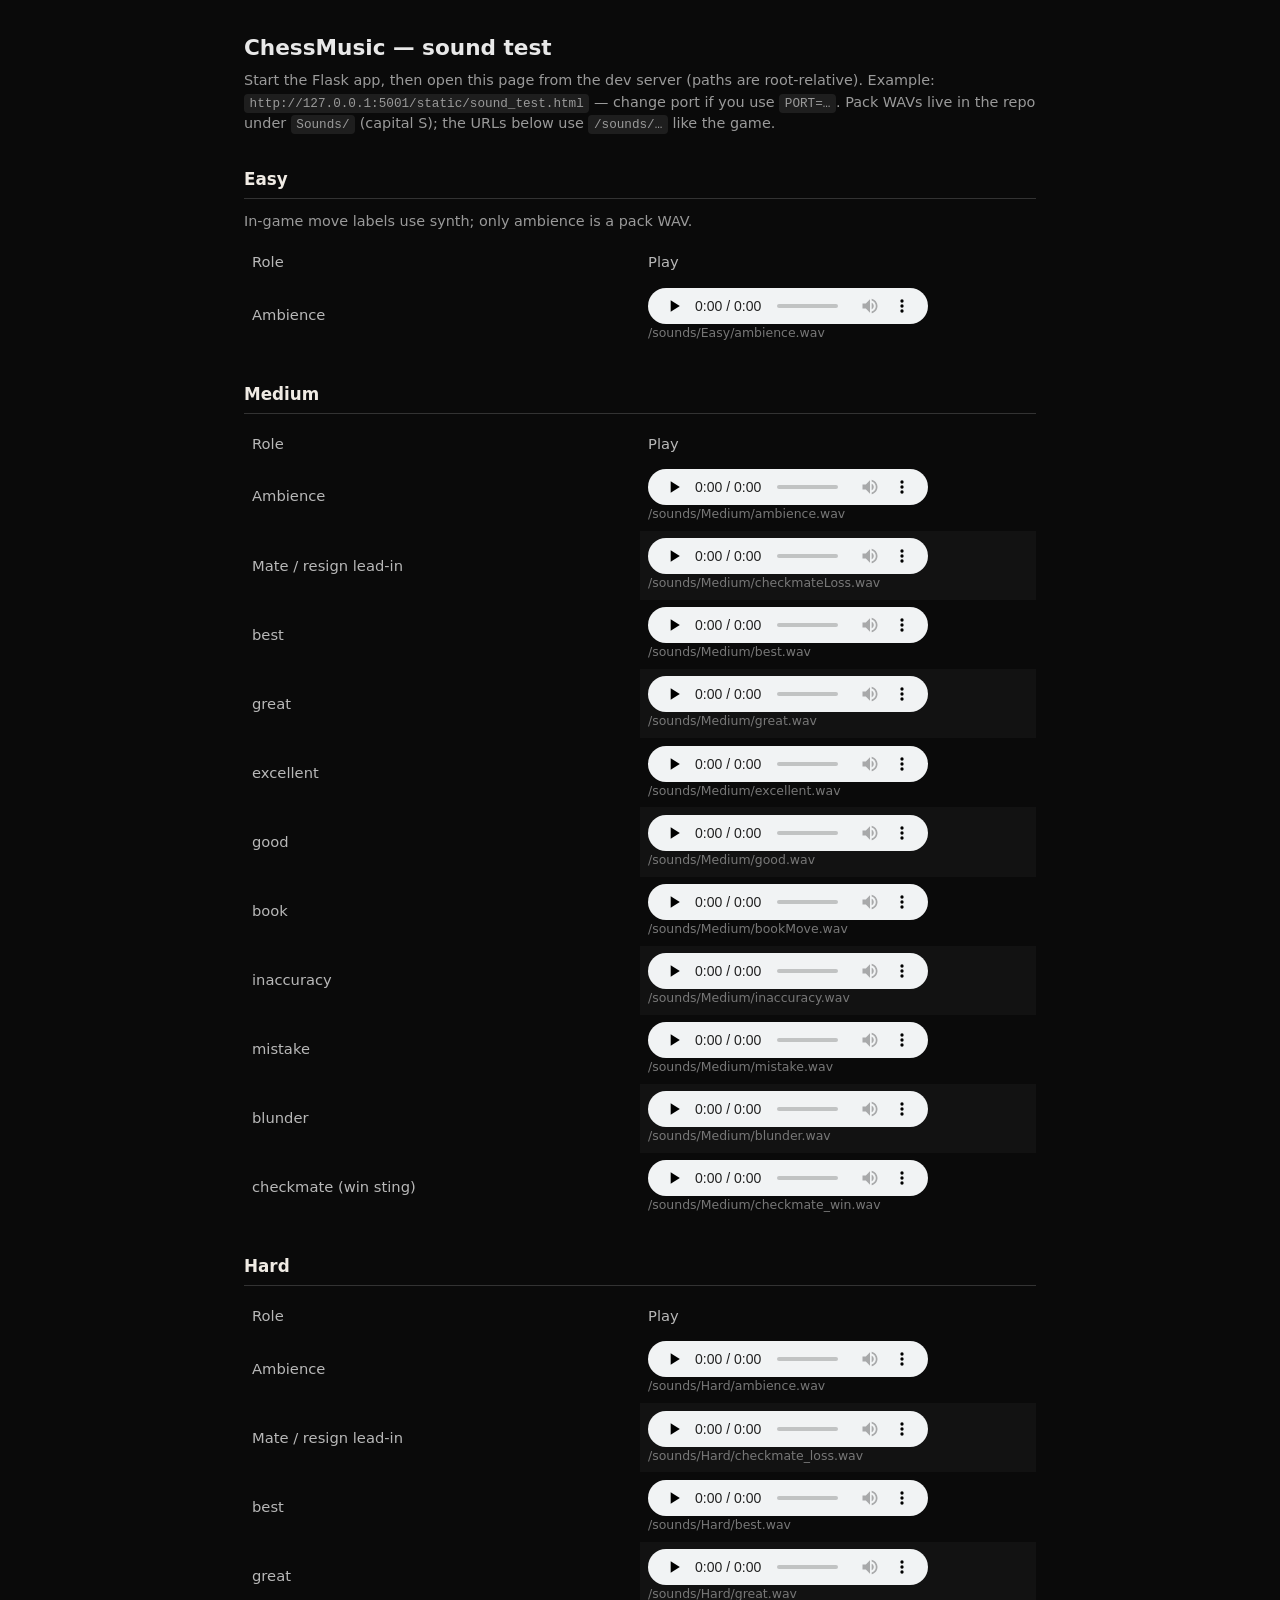
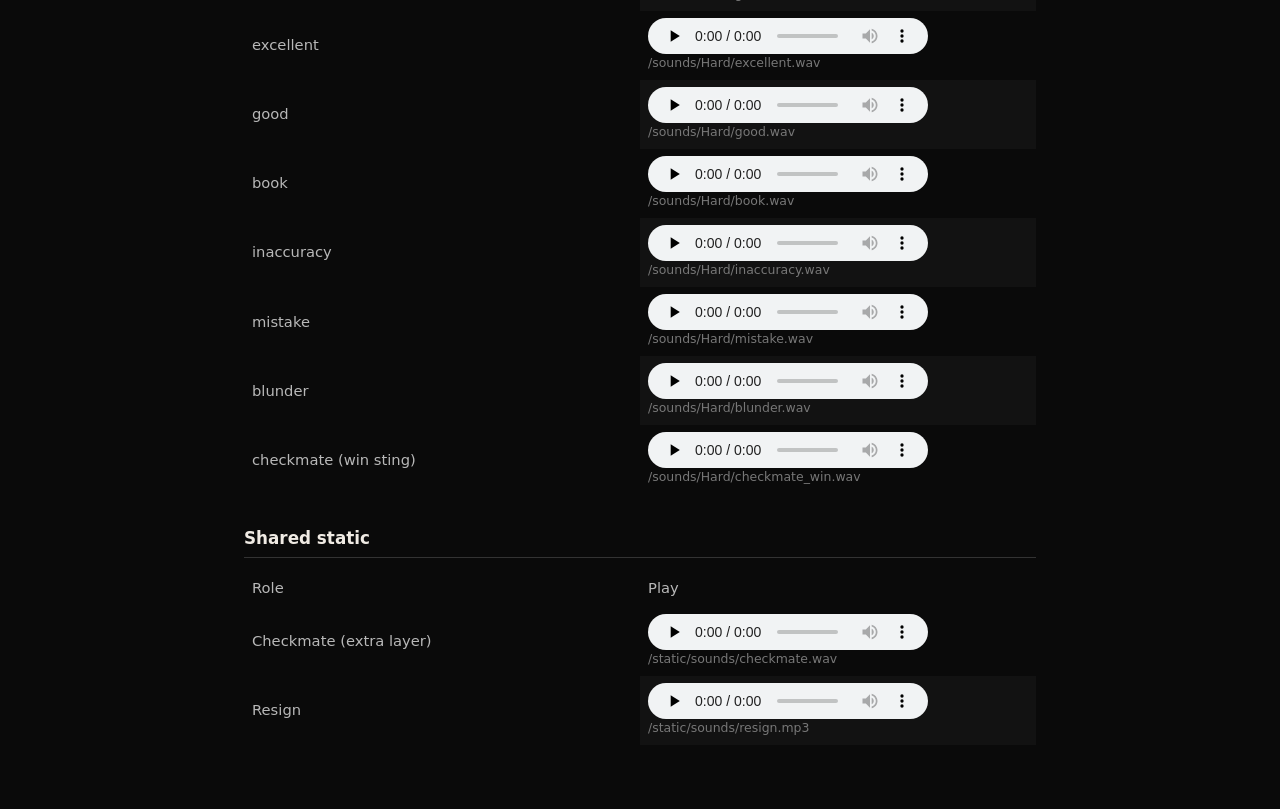
==== static/sound_test.html @ 849c9dcb "Docs: Sounds/ repo paths vs /sounds/ URLs; clarify packing WAV and git add - README: pack folder is " ====
<!DOCTYPE html>
<html lang="en">
<head>
  <meta charset="utf-8">
  <meta name="viewport" content="width=device-width, initial-scale=1">
  <title>ChessMusic — sound test</title>
  <style>
    *, *::before, *::after { box-sizing: border-box; }
    body {
      font-family: system-ui, -apple-system, sans-serif;
      margin: 0;
      padding: 2rem 1.25rem 4rem;
      background: #0a0a0a;
      color: #e8e8e8;
      line-height: 1.5;
      max-width: 52rem;
      margin-inline: auto;
    }
    h1 {
      font-size: 1.35rem;
      font-weight: 600;
      margin: 0 0 0.35rem;
    }
    .hint {
      font-size: 0.9rem;
      color: #9a9a9a;
      margin: 0 0 1.75rem;
    }
    .hint code {
      background: #1e1e1e;
      padding: 0.12rem 0.35rem;
      border-radius: 4px;
      font-size: 0.88em;
    }
    h2 {
      font-size: 1.05rem;
      font-weight: 600;
      margin: 2rem 0 0.75rem;
      padding-bottom: 0.35rem;
      border-bottom: 1px solid #333;
      color: #f0ebe4;
    }
    table {
      width: 100%;
      border-collapse: collapse;
      font-size: 0.92rem;
    }
    th, td {
      text-align: left;
      padding: 0.45rem 0.5rem;
      vertical-align: middle;
    }
    th {
      color: #b8b8b8;
      font-weight: 500;
      width: 11rem;
    }
    tr:nth-child(even) td {
      background: rgba(255, 255, 255, 0.03);
    }
    audio {
      width: min(100%, 280px);
      height: 36px;
      vertical-align: middle;
    }
    .path {
      font-size: 0.78rem;
      color: #777;
      word-break: break-all;
    }
  </style>
</head>
<body>
  <h1>ChessMusic — sound test</h1>
  <p class="hint">
    Start the Flask app, then open this page from the dev server (paths are root-relative).
    Example: <code>http://127.0.0.1:5001/static/sound_test.html</code>
    — change port if you use <code>PORT=…</code>.
    Pack WAVs live in the repo under <code>Sounds/</code> (capital S); the URLs below use <code>/sounds/…</code> like the game.
  </p>

  <h2>Easy</h2>
  <p class="hint" style="margin-bottom: 0.75rem;">In-game move labels use synth; only ambience is a pack WAV.</p>
  <table>
    <thead><tr><th>Role</th><th>Play</th></tr></thead>
    <tbody>
      <tr>
        <th>Ambience</th>
        <td>
          <audio controls preload="none" src="/sounds/Easy/ambience.wav"></audio>
          <div class="path">/sounds/Easy/ambience.wav</div>
        </td>
      </tr>
    </tbody>
  </table>

  <h2>Medium</h2>
  <table>
    <thead><tr><th>Role</th><th>Play</th></tr></thead>
    <tbody>
      <tr><th>Ambience</th><td><audio controls preload="none" src="/sounds/Medium/ambience.wav"></audio><div class="path">/sounds/Medium/ambience.wav</div></td></tr>
      <tr><th>Mate / resign lead-in</th><td><audio controls preload="none" src="/sounds/Medium/checkmateLoss.wav"></audio><div class="path">/sounds/Medium/checkmateLoss.wav</div></td></tr>
      <tr><th>best</th><td><audio controls preload="none" src="/sounds/Medium/best.wav"></audio><div class="path">/sounds/Medium/best.wav</div></td></tr>
      <tr><th>great</th><td><audio controls preload="none" src="/sounds/Medium/great.wav"></audio><div class="path">/sounds/Medium/great.wav</div></td></tr>
      <tr><th>excellent</th><td><audio controls preload="none" src="/sounds/Medium/excellent.wav"></audio><div class="path">/sounds/Medium/excellent.wav</div></td></tr>
      <tr><th>good</th><td><audio controls preload="none" src="/sounds/Medium/good.wav"></audio><div class="path">/sounds/Medium/good.wav</div></td></tr>
      <tr><th>book</th><td><audio controls preload="none" src="/sounds/Medium/bookMove.wav"></audio><div class="path">/sounds/Medium/bookMove.wav</div></td></tr>
      <tr><th>inaccuracy</th><td><audio controls preload="none" src="/sounds/Medium/inaccuracy.wav"></audio><div class="path">/sounds/Medium/inaccuracy.wav</div></td></tr>
      <tr><th>mistake</th><td><audio controls preload="none" src="/sounds/Medium/mistake.wav"></audio><div class="path">/sounds/Medium/mistake.wav</div></td></tr>
      <tr><th>blunder</th><td><audio controls preload="none" src="/sounds/Medium/blunder.wav"></audio><div class="path">/sounds/Medium/blunder.wav</div></td></tr>
      <tr><th>checkmate (win sting)</th><td><audio controls preload="none" src="/sounds/Medium/checkmate_win.wav"></audio><div class="path">/sounds/Medium/checkmate_win.wav</div></td></tr>
    </tbody>
  </table>

  <h2>Hard</h2>
  <table>
    <thead><tr><th>Role</th><th>Play</th></tr></thead>
    <tbody>
      <tr><th>Ambience</th><td><audio controls preload="none" src="/sounds/Hard/ambience.wav"></audio><div class="path">/sounds/Hard/ambience.wav</div></td></tr>
      <tr><th>Mate / resign lead-in</th><td><audio controls preload="none" src="/sounds/Hard/checkmate_loss.wav"></audio><div class="path">/sounds/Hard/checkmate_loss.wav</div></td></tr>
      <tr><th>best</th><td><audio controls preload="none" src="/sounds/Hard/best.wav"></audio><div class="path">/sounds/Hard/best.wav</div></td></tr>
      <tr><th>great</th><td><audio controls preload="none" src="/sounds/Hard/great.wav"></audio><div class="path">/sounds/Hard/great.wav</div></td></tr>
      <tr><th>excellent</th><td><audio controls preload="none" src="/sounds/Hard/excellent.wav"></audio><div class="path">/sounds/Hard/excellent.wav</div></td></tr>
      <tr><th>good</th><td><audio controls preload="none" src="/sounds/Hard/good.wav"></audio><div class="path">/sounds/Hard/good.wav</div></td></tr>
      <tr><th>book</th><td><audio controls preload="none" src="/sounds/Hard/book.wav"></audio><div class="path">/sounds/Hard/book.wav</div></td></tr>
      <tr><th>inaccuracy</th><td><audio controls preload="none" src="/sounds/Hard/inaccuracy.wav"></audio><div class="path">/sounds/Hard/inaccuracy.wav</div></td></tr>
      <tr><th>mistake</th><td><audio controls preload="none" src="/sounds/Hard/mistake.wav"></audio><div class="path">/sounds/Hard/mistake.wav</div></td></tr>
      <tr><th>blunder</th><td><audio controls preload="none" src="/sounds/Hard/blunder.wav"></audio><div class="path">/sounds/Hard/blunder.wav</div></td></tr>
      <tr><th>checkmate (win sting)</th><td><audio controls preload="none" src="/sounds/Hard/checkmate_win.wav"></audio><div class="path">/sounds/Hard/checkmate_win.wav</div></td></tr>
    </tbody>
  </table>

  <h2>Shared static</h2>
  <table>
    <thead><tr><th>Role</th><th>Play</th></tr></thead>
    <tbody>
      <tr><th>Checkmate (extra layer)</th><td><audio controls preload="none" src="/static/sounds/checkmate.wav"></audio><div class="path">/static/sounds/checkmate.wav</div></td></tr>
      <tr><th>Resign</th><td><audio controls preload="none" src="/static/sounds/resign.mp3"></audio><div class="path">/static/sounds/resign.mp3</div></td></tr>
    </tbody>
  </table>
</body>
</html>
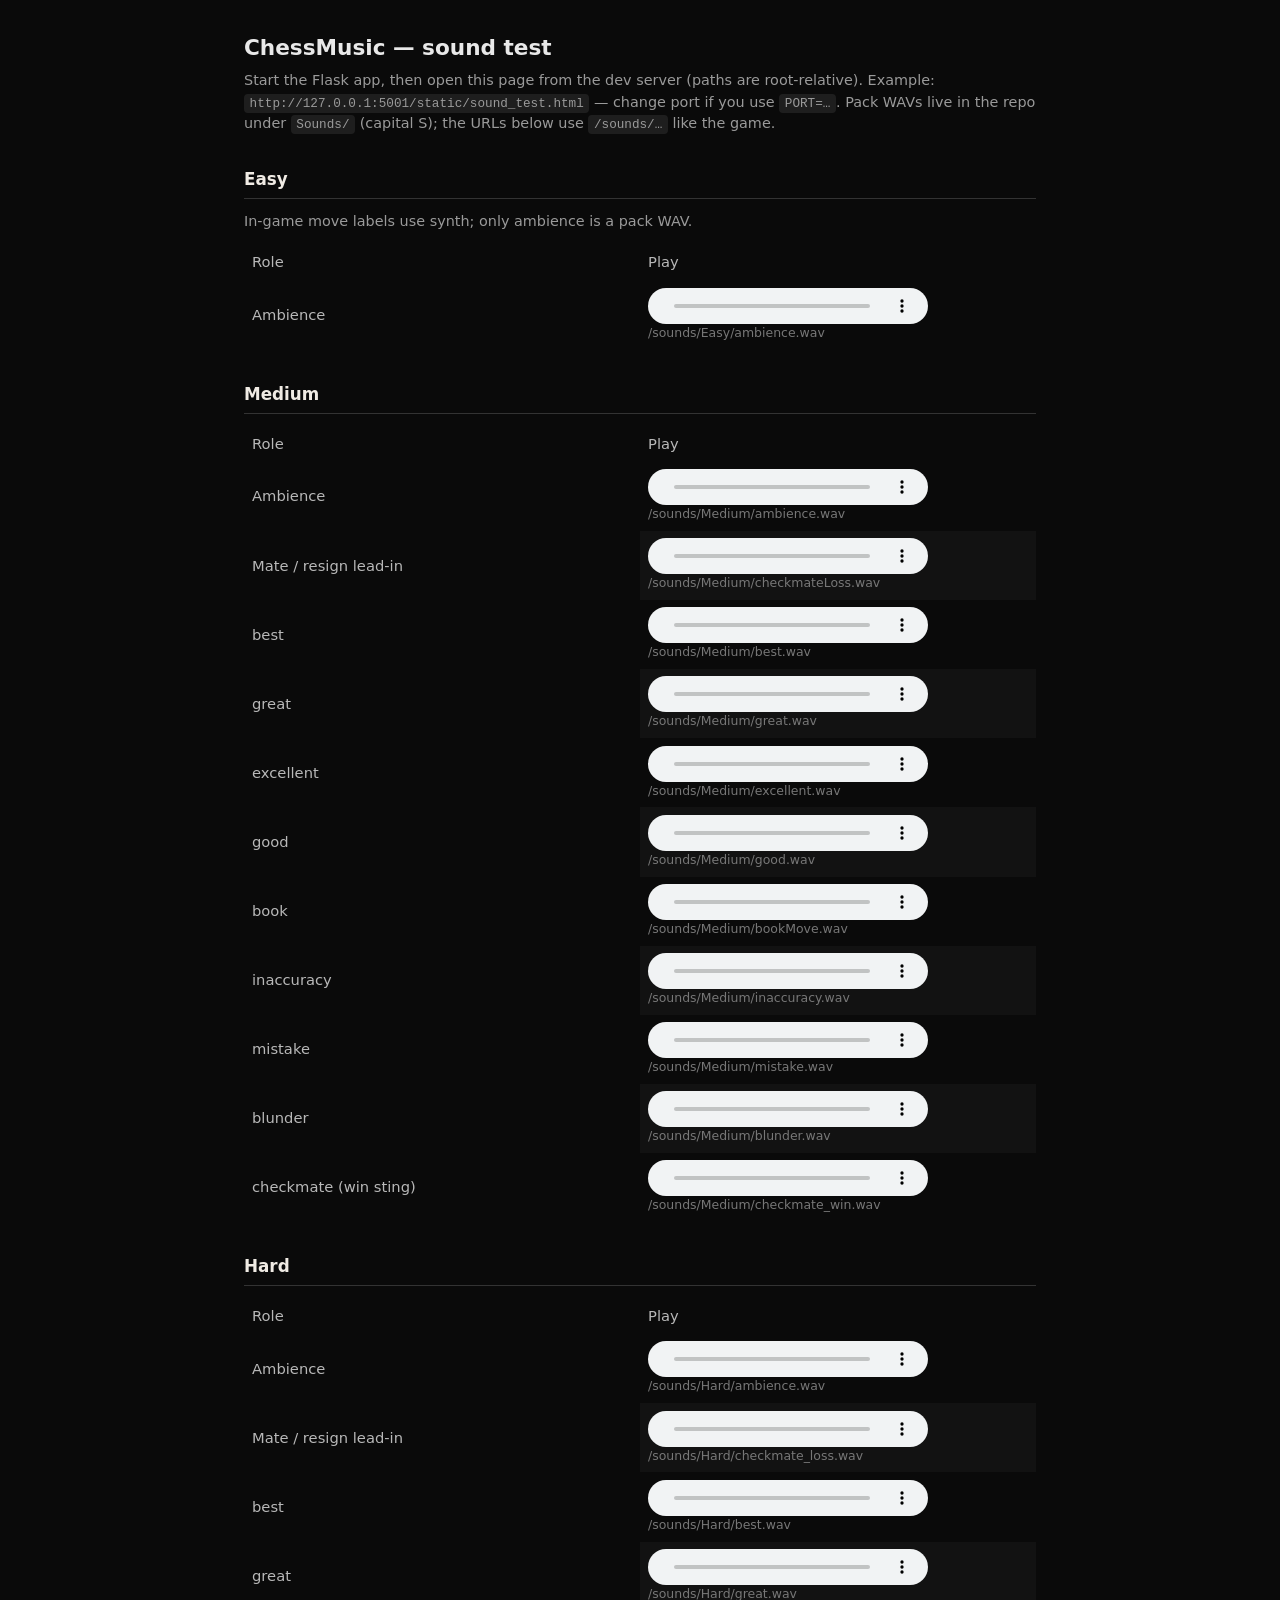
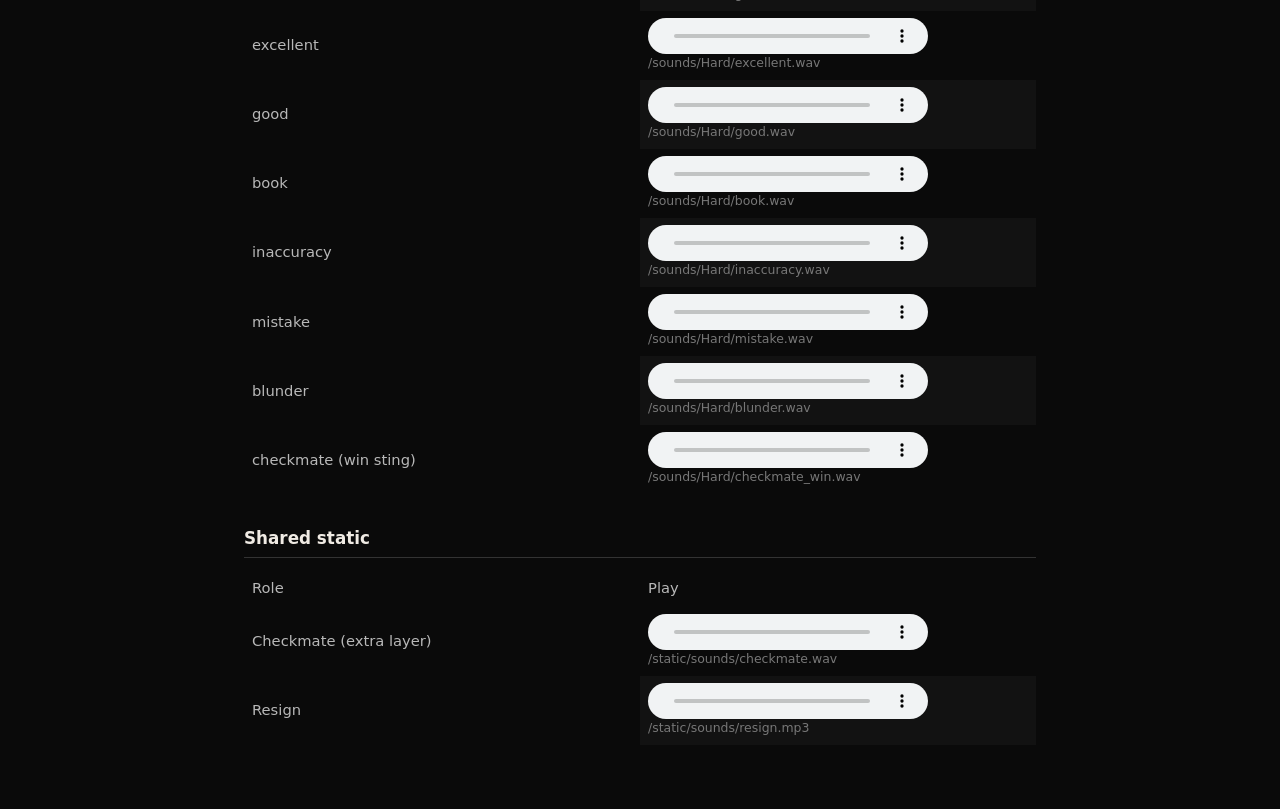
==== commit 3621e07a: "Cache-bust pack WAV URLs (?v=4c8b953); bump app.js; sound_test loads fresh audio Browsers cache /sou" ====
--- a/static/sound_test.html
+++ b/static/sound_test.html
@@ -138,5 +138,17 @@
       <tr><th>Resign</th><td><audio controls preload="none" src="/static/sounds/resign.mp3"></audio><div class="path">/static/sounds/resign.mp3</div></td></tr>
     </tbody>
   </table>
+  <!-- Keep in sync with PACK_SOUNDS_CACHE_VER in static/app.js after replacing Sounds/*.wav -->
+  <script>
+    (function () {
+      var ver = '109a1f9';
+      document.querySelectorAll('audio[src]').forEach(function (el) {
+        var s = el.getAttribute('src');
+        if (!s || s.indexOf('v=') !== -1) return;
+        if (s.indexOf('/sounds/') !== 0 && s.indexOf('/static/sounds/') !== 0) return;
+        el.src = s + (s.indexOf('?') >= 0 ? '&' : '?') + 'v=' + ver;
+      });
+    })();
+  </script>
 </body>
 </html>
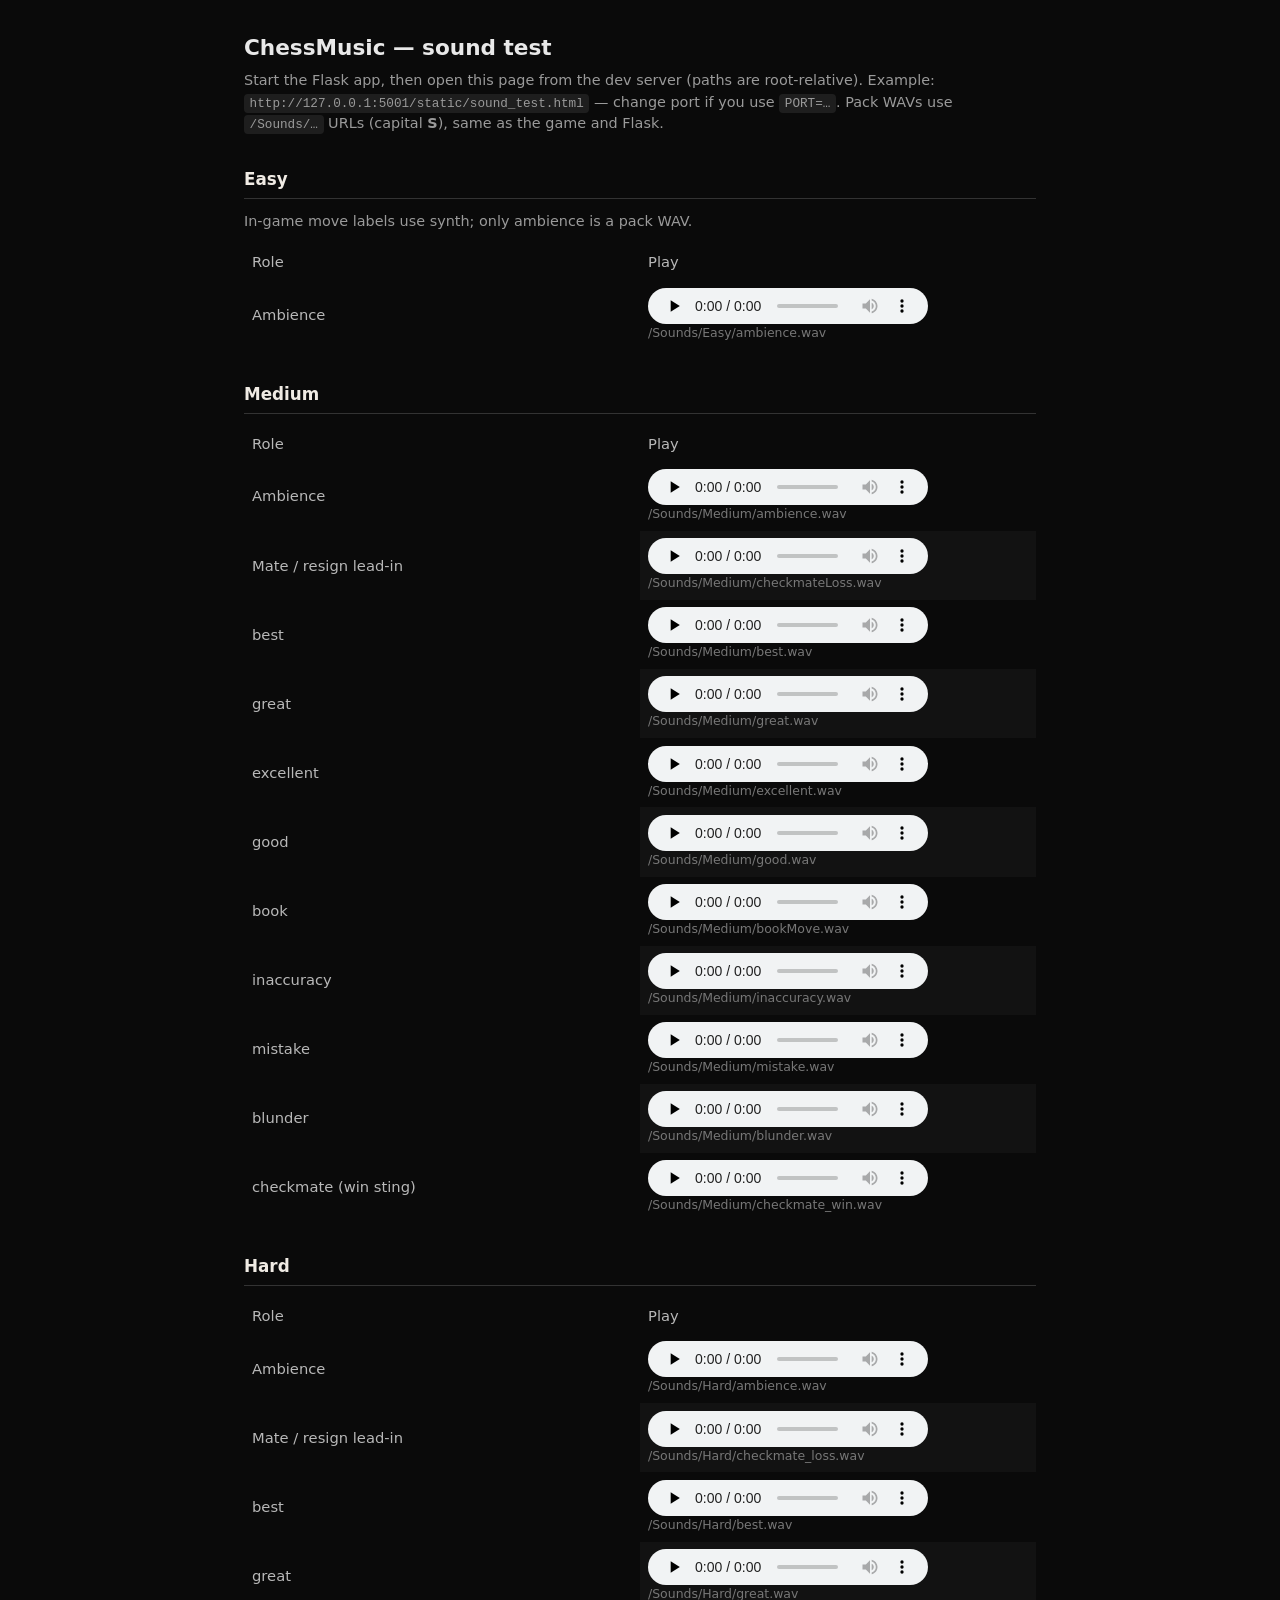
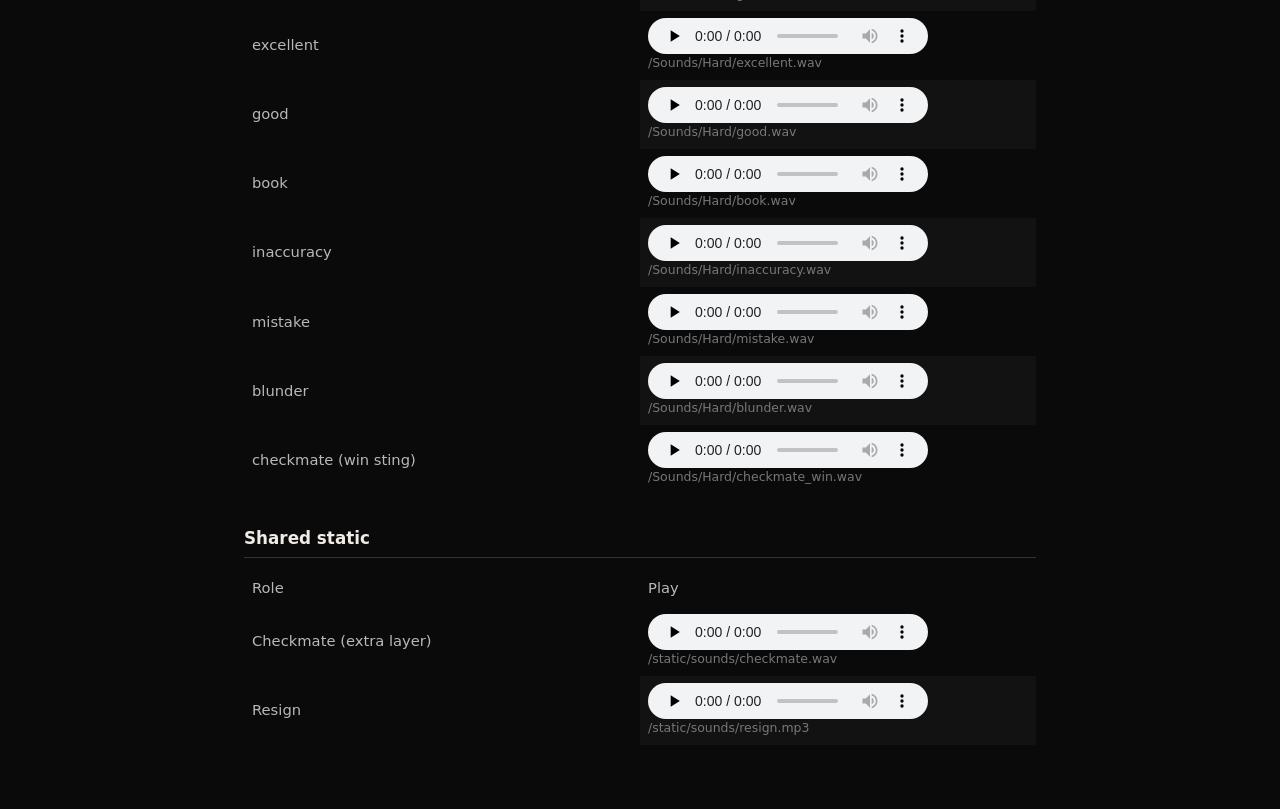
==== commit 5c14a8d4: "Use /Sounds/ HTTP paths for pack WAVs (match repo folder) - Flask: serve from Sounds/, routes /Sound" ====
--- a/static/sound_test.html
+++ b/static/sound_test.html
@@ -76,7 +76,7 @@
     Start the Flask app, then open this page from the dev server (paths are root-relative).
     Example: <code>http://127.0.0.1:5001/static/sound_test.html</code>
     — change port if you use <code>PORT=…</code>.
-    Pack WAVs live in the repo under <code>Sounds/</code> (capital S); the URLs below use <code>/sounds/…</code> like the game.
+    Pack WAVs use <code>/Sounds/…</code> URLs (capital <strong>S</strong>), same as the game and Flask.
   </p>
 
   <h2>Easy</h2>
@@ -87,8 +87,8 @@
       <tr>
         <th>Ambience</th>
         <td>
-          <audio controls preload="none" src="/sounds/Easy/ambience.wav"></audio>
-          <div class="path">/sounds/Easy/ambience.wav</div>
+          <audio controls preload="none" src="/Sounds/Easy/ambience.wav"></audio>
+          <div class="path">/Sounds/Easy/ambience.wav</div>
         </td>
       </tr>
     </tbody>
@@ -98,17 +98,17 @@
   <table>
     <thead><tr><th>Role</th><th>Play</th></tr></thead>
     <tbody>
-      <tr><th>Ambience</th><td><audio controls preload="none" src="/sounds/Medium/ambience.wav"></audio><div class="path">/sounds/Medium/ambience.wav</div></td></tr>
-      <tr><th>Mate / resign lead-in</th><td><audio controls preload="none" src="/sounds/Medium/checkmateLoss.wav"></audio><div class="path">/sounds/Medium/checkmateLoss.wav</div></td></tr>
-      <tr><th>best</th><td><audio controls preload="none" src="/sounds/Medium/best.wav"></audio><div class="path">/sounds/Medium/best.wav</div></td></tr>
-      <tr><th>great</th><td><audio controls preload="none" src="/sounds/Medium/great.wav"></audio><div class="path">/sounds/Medium/great.wav</div></td></tr>
-      <tr><th>excellent</th><td><audio controls preload="none" src="/sounds/Medium/excellent.wav"></audio><div class="path">/sounds/Medium/excellent.wav</div></td></tr>
-      <tr><th>good</th><td><audio controls preload="none" src="/sounds/Medium/good.wav"></audio><div class="path">/sounds/Medium/good.wav</div></td></tr>
-      <tr><th>book</th><td><audio controls preload="none" src="/sounds/Medium/bookMove.wav"></audio><div class="path">/sounds/Medium/bookMove.wav</div></td></tr>
-      <tr><th>inaccuracy</th><td><audio controls preload="none" src="/sounds/Medium/inaccuracy.wav"></audio><div class="path">/sounds/Medium/inaccuracy.wav</div></td></tr>
-      <tr><th>mistake</th><td><audio controls preload="none" src="/sounds/Medium/mistake.wav"></audio><div class="path">/sounds/Medium/mistake.wav</div></td></tr>
-      <tr><th>blunder</th><td><audio controls preload="none" src="/sounds/Medium/blunder.wav"></audio><div class="path">/sounds/Medium/blunder.wav</div></td></tr>
-      <tr><th>checkmate (win sting)</th><td><audio controls preload="none" src="/sounds/Medium/checkmate_win.wav"></audio><div class="path">/sounds/Medium/checkmate_win.wav</div></td></tr>
+      <tr><th>Ambience</th><td><audio controls preload="none" src="/Sounds/Medium/ambience.wav"></audio><div class="path">/Sounds/Medium/ambience.wav</div></td></tr>
+      <tr><th>Mate / resign lead-in</th><td><audio controls preload="none" src="/Sounds/Medium/checkmateLoss.wav"></audio><div class="path">/Sounds/Medium/checkmateLoss.wav</div></td></tr>
+      <tr><th>best</th><td><audio controls preload="none" src="/Sounds/Medium/best.wav"></audio><div class="path">/Sounds/Medium/best.wav</div></td></tr>
+      <tr><th>great</th><td><audio controls preload="none" src="/Sounds/Medium/great.wav"></audio><div class="path">/Sounds/Medium/great.wav</div></td></tr>
+      <tr><th>excellent</th><td><audio controls preload="none" src="/Sounds/Medium/excellent.wav"></audio><div class="path">/Sounds/Medium/excellent.wav</div></td></tr>
+      <tr><th>good</th><td><audio controls preload="none" src="/Sounds/Medium/good.wav"></audio><div class="path">/Sounds/Medium/good.wav</div></td></tr>
+      <tr><th>book</th><td><audio controls preload="none" src="/Sounds/Medium/bookMove.wav"></audio><div class="path">/Sounds/Medium/bookMove.wav</div></td></tr>
+      <tr><th>inaccuracy</th><td><audio controls preload="none" src="/Sounds/Medium/inaccuracy.wav"></audio><div class="path">/Sounds/Medium/inaccuracy.wav</div></td></tr>
+      <tr><th>mistake</th><td><audio controls preload="none" src="/Sounds/Medium/mistake.wav"></audio><div class="path">/Sounds/Medium/mistake.wav</div></td></tr>
+      <tr><th>blunder</th><td><audio controls preload="none" src="/Sounds/Medium/blunder.wav"></audio><div class="path">/Sounds/Medium/blunder.wav</div></td></tr>
+      <tr><th>checkmate (win sting)</th><td><audio controls preload="none" src="/Sounds/Medium/checkmate_win.wav"></audio><div class="path">/Sounds/Medium/checkmate_win.wav</div></td></tr>
     </tbody>
   </table>
 
@@ -116,17 +116,17 @@
   <table>
     <thead><tr><th>Role</th><th>Play</th></tr></thead>
     <tbody>
-      <tr><th>Ambience</th><td><audio controls preload="none" src="/sounds/Hard/ambience.wav"></audio><div class="path">/sounds/Hard/ambience.wav</div></td></tr>
-      <tr><th>Mate / resign lead-in</th><td><audio controls preload="none" src="/sounds/Hard/checkmate_loss.wav"></audio><div class="path">/sounds/Hard/checkmate_loss.wav</div></td></tr>
-      <tr><th>best</th><td><audio controls preload="none" src="/sounds/Hard/best.wav"></audio><div class="path">/sounds/Hard/best.wav</div></td></tr>
-      <tr><th>great</th><td><audio controls preload="none" src="/sounds/Hard/great.wav"></audio><div class="path">/sounds/Hard/great.wav</div></td></tr>
-      <tr><th>excellent</th><td><audio controls preload="none" src="/sounds/Hard/excellent.wav"></audio><div class="path">/sounds/Hard/excellent.wav</div></td></tr>
-      <tr><th>good</th><td><audio controls preload="none" src="/sounds/Hard/good.wav"></audio><div class="path">/sounds/Hard/good.wav</div></td></tr>
-      <tr><th>book</th><td><audio controls preload="none" src="/sounds/Hard/book.wav"></audio><div class="path">/sounds/Hard/book.wav</div></td></tr>
-      <tr><th>inaccuracy</th><td><audio controls preload="none" src="/sounds/Hard/inaccuracy.wav"></audio><div class="path">/sounds/Hard/inaccuracy.wav</div></td></tr>
-      <tr><th>mistake</th><td><audio controls preload="none" src="/sounds/Hard/mistake.wav"></audio><div class="path">/sounds/Hard/mistake.wav</div></td></tr>
-      <tr><th>blunder</th><td><audio controls preload="none" src="/sounds/Hard/blunder.wav"></audio><div class="path">/sounds/Hard/blunder.wav</div></td></tr>
-      <tr><th>checkmate (win sting)</th><td><audio controls preload="none" src="/sounds/Hard/checkmate_win.wav"></audio><div class="path">/sounds/Hard/checkmate_win.wav</div></td></tr>
+      <tr><th>Ambience</th><td><audio controls preload="none" src="/Sounds/Hard/ambience.wav"></audio><div class="path">/Sounds/Hard/ambience.wav</div></td></tr>
+      <tr><th>Mate / resign lead-in</th><td><audio controls preload="none" src="/Sounds/Hard/checkmate_loss.wav"></audio><div class="path">/Sounds/Hard/checkmate_loss.wav</div></td></tr>
+      <tr><th>best</th><td><audio controls preload="none" src="/Sounds/Hard/best.wav"></audio><div class="path">/Sounds/Hard/best.wav</div></td></tr>
+      <tr><th>great</th><td><audio controls preload="none" src="/Sounds/Hard/great.wav"></audio><div class="path">/Sounds/Hard/great.wav</div></td></tr>
+      <tr><th>excellent</th><td><audio controls preload="none" src="/Sounds/Hard/excellent.wav"></audio><div class="path">/Sounds/Hard/excellent.wav</div></td></tr>
+      <tr><th>good</th><td><audio controls preload="none" src="/Sounds/Hard/good.wav"></audio><div class="path">/Sounds/Hard/good.wav</div></td></tr>
+      <tr><th>book</th><td><audio controls preload="none" src="/Sounds/Hard/book.wav"></audio><div class="path">/Sounds/Hard/book.wav</div></td></tr>
+      <tr><th>inaccuracy</th><td><audio controls preload="none" src="/Sounds/Hard/inaccuracy.wav"></audio><div class="path">/Sounds/Hard/inaccuracy.wav</div></td></tr>
+      <tr><th>mistake</th><td><audio controls preload="none" src="/Sounds/Hard/mistake.wav"></audio><div class="path">/Sounds/Hard/mistake.wav</div></td></tr>
+      <tr><th>blunder</th><td><audio controls preload="none" src="/Sounds/Hard/blunder.wav"></audio><div class="path">/Sounds/Hard/blunder.wav</div></td></tr>
+      <tr><th>checkmate (win sting)</th><td><audio controls preload="none" src="/Sounds/Hard/checkmate_win.wav"></audio><div class="path">/Sounds/Hard/checkmate_win.wav</div></td></tr>
     </tbody>
   </table>
 
@@ -138,14 +138,14 @@
       <tr><th>Resign</th><td><audio controls preload="none" src="/static/sounds/resign.mp3"></audio><div class="path">/static/sounds/resign.mp3</div></td></tr>
     </tbody>
   </table>
-  <!-- Keep in sync with PACK_SOUNDS_CACHE_VER in static/app.js after replacing Sounds/*.wav -->
+  <!-- Keep in sync with PACK_SOUNDS_CACHE_VER in static/app.js -->
   <script>
     (function () {
-      var ver = '109a1f9';
+      var ver = '109a1f9b';
       document.querySelectorAll('audio[src]').forEach(function (el) {
         var s = el.getAttribute('src');
         if (!s || s.indexOf('v=') !== -1) return;
-        if (s.indexOf('/sounds/') !== 0 && s.indexOf('/static/sounds/') !== 0) return;
+        if (s.indexOf('/Sounds/') !== 0 && s.indexOf('/static/sounds/') !== 0) return;
         el.src = s + (s.indexOf('?') >= 0 ? '&' : '?') + 'v=' + ver;
       });
     })();
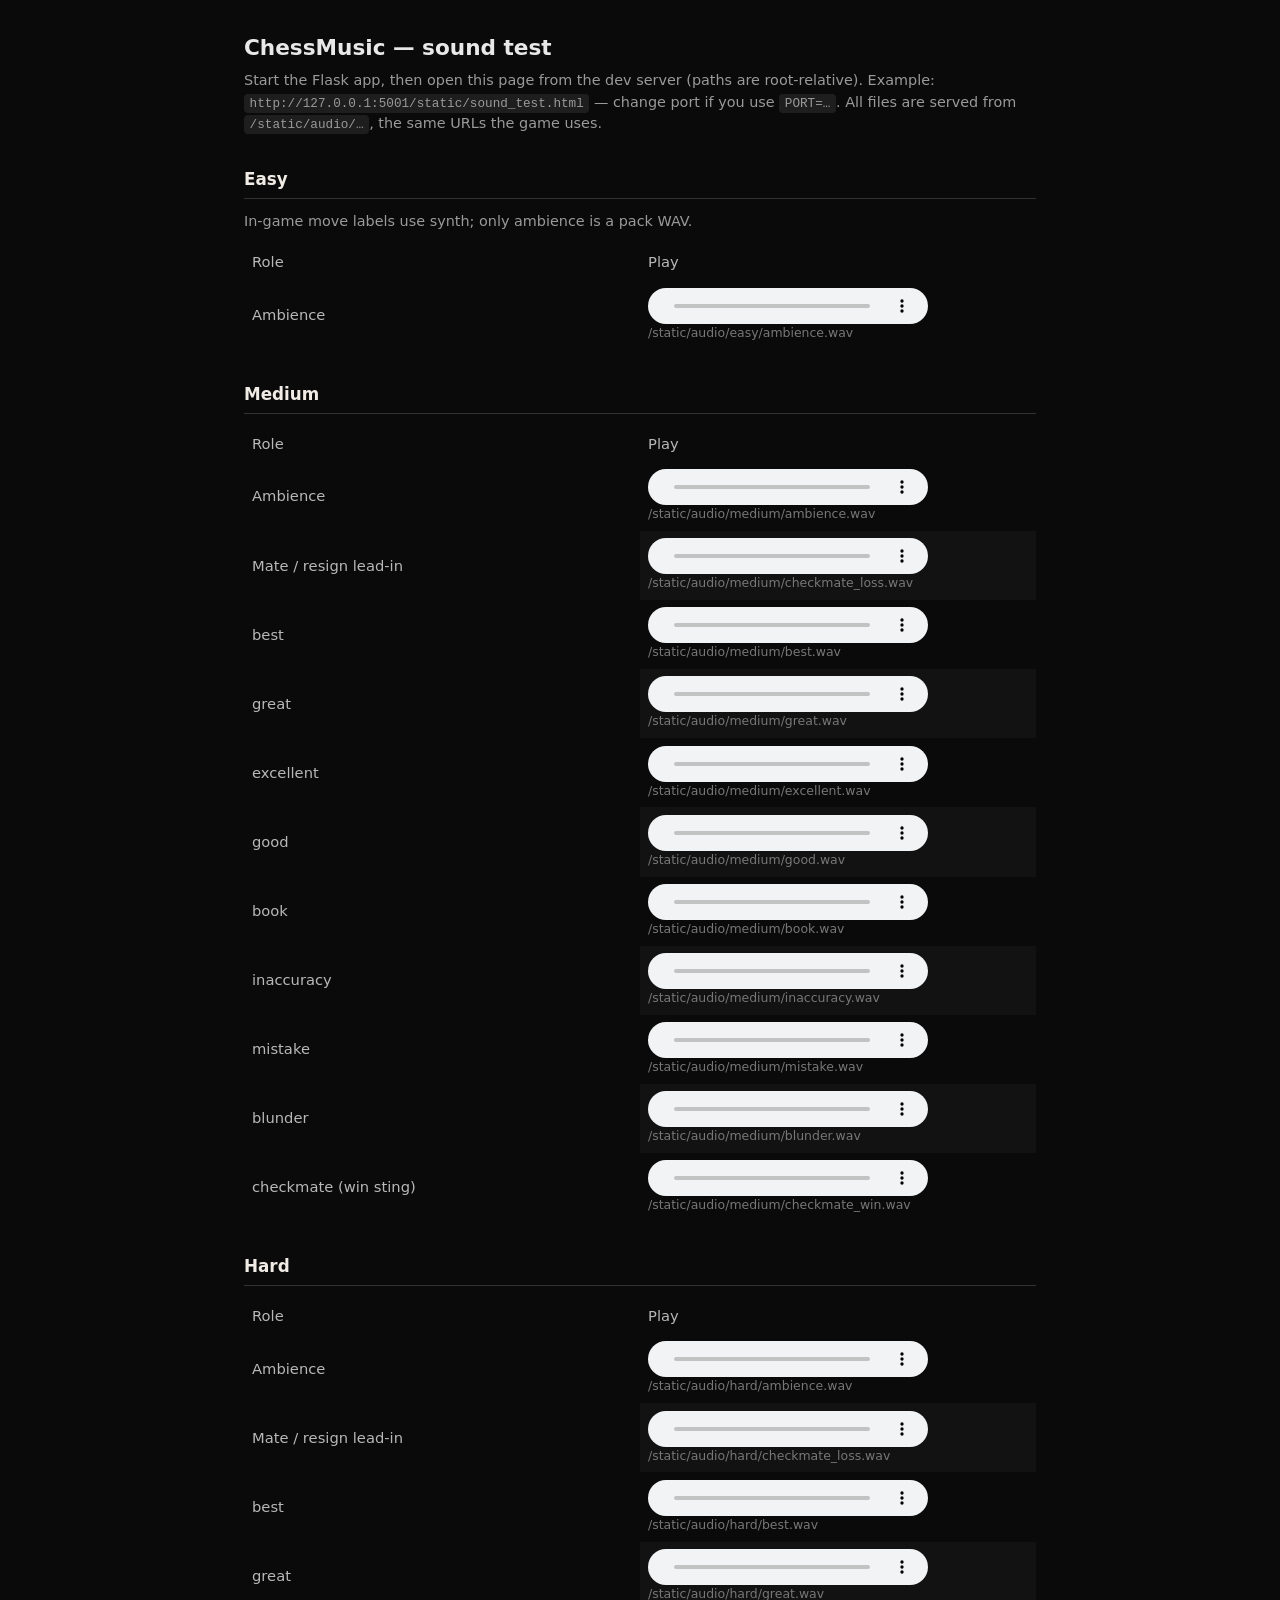
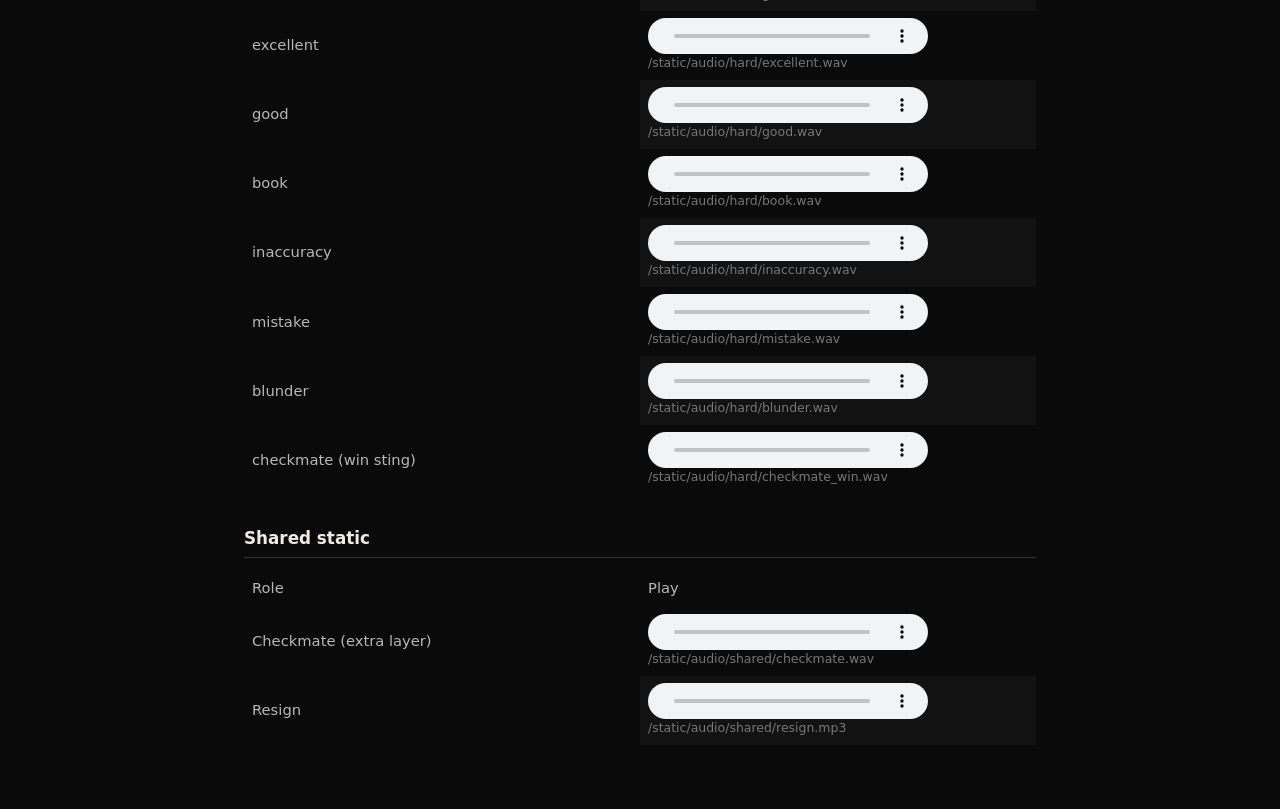
==== commit 01f8e6c4: "Move audio under static/audio and the opening book under data/ Sound packs move from Sounds/<Pack>/ " ====
--- a/static/sound_test.html
+++ b/static/sound_test.html
@@ -76,7 +76,7 @@
     Start the Flask app, then open this page from the dev server (paths are root-relative).
     Example: <code>http://127.0.0.1:5001/static/sound_test.html</code>
     — change port if you use <code>PORT=…</code>.
-    Pack WAVs use <code>/Sounds/…</code> URLs (capital <strong>S</strong>), same as the game and Flask.
+    All files are served from <code>/static/audio/…</code>, the same URLs the game uses.
   </p>
 
   <h2>Easy</h2>
@@ -87,8 +87,8 @@
       <tr>
         <th>Ambience</th>
         <td>
-          <audio controls preload="none" src="/Sounds/Easy/ambience.wav"></audio>
-          <div class="path">/Sounds/Easy/ambience.wav</div>
+          <audio controls preload="none" src="/static/audio/easy/ambience.wav"></audio>
+          <div class="path">/static/audio/easy/ambience.wav</div>
         </td>
       </tr>
     </tbody>
@@ -98,17 +98,17 @@
   <table>
     <thead><tr><th>Role</th><th>Play</th></tr></thead>
     <tbody>
-      <tr><th>Ambience</th><td><audio controls preload="none" src="/Sounds/Medium/ambience.wav"></audio><div class="path">/Sounds/Medium/ambience.wav</div></td></tr>
-      <tr><th>Mate / resign lead-in</th><td><audio controls preload="none" src="/Sounds/Medium/checkmateLoss.wav"></audio><div class="path">/Sounds/Medium/checkmateLoss.wav</div></td></tr>
-      <tr><th>best</th><td><audio controls preload="none" src="/Sounds/Medium/best.wav"></audio><div class="path">/Sounds/Medium/best.wav</div></td></tr>
-      <tr><th>great</th><td><audio controls preload="none" src="/Sounds/Medium/great.wav"></audio><div class="path">/Sounds/Medium/great.wav</div></td></tr>
-      <tr><th>excellent</th><td><audio controls preload="none" src="/Sounds/Medium/excellent.wav"></audio><div class="path">/Sounds/Medium/excellent.wav</div></td></tr>
-      <tr><th>good</th><td><audio controls preload="none" src="/Sounds/Medium/good.wav"></audio><div class="path">/Sounds/Medium/good.wav</div></td></tr>
-      <tr><th>book</th><td><audio controls preload="none" src="/Sounds/Medium/bookMove.wav"></audio><div class="path">/Sounds/Medium/bookMove.wav</div></td></tr>
-      <tr><th>inaccuracy</th><td><audio controls preload="none" src="/Sounds/Medium/inaccuracy.wav"></audio><div class="path">/Sounds/Medium/inaccuracy.wav</div></td></tr>
-      <tr><th>mistake</th><td><audio controls preload="none" src="/Sounds/Medium/mistake.wav"></audio><div class="path">/Sounds/Medium/mistake.wav</div></td></tr>
-      <tr><th>blunder</th><td><audio controls preload="none" src="/Sounds/Medium/blunder.wav"></audio><div class="path">/Sounds/Medium/blunder.wav</div></td></tr>
-      <tr><th>checkmate (win sting)</th><td><audio controls preload="none" src="/Sounds/Medium/checkmate_win.wav"></audio><div class="path">/Sounds/Medium/checkmate_win.wav</div></td></tr>
+      <tr><th>Ambience</th><td><audio controls preload="none" src="/static/audio/medium/ambience.wav"></audio><div class="path">/static/audio/medium/ambience.wav</div></td></tr>
+      <tr><th>Mate / resign lead-in</th><td><audio controls preload="none" src="/static/audio/medium/checkmate_loss.wav"></audio><div class="path">/static/audio/medium/checkmate_loss.wav</div></td></tr>
+      <tr><th>best</th><td><audio controls preload="none" src="/static/audio/medium/best.wav"></audio><div class="path">/static/audio/medium/best.wav</div></td></tr>
+      <tr><th>great</th><td><audio controls preload="none" src="/static/audio/medium/great.wav"></audio><div class="path">/static/audio/medium/great.wav</div></td></tr>
+      <tr><th>excellent</th><td><audio controls preload="none" src="/static/audio/medium/excellent.wav"></audio><div class="path">/static/audio/medium/excellent.wav</div></td></tr>
+      <tr><th>good</th><td><audio controls preload="none" src="/static/audio/medium/good.wav"></audio><div class="path">/static/audio/medium/good.wav</div></td></tr>
+      <tr><th>book</th><td><audio controls preload="none" src="/static/audio/medium/book.wav"></audio><div class="path">/static/audio/medium/book.wav</div></td></tr>
+      <tr><th>inaccuracy</th><td><audio controls preload="none" src="/static/audio/medium/inaccuracy.wav"></audio><div class="path">/static/audio/medium/inaccuracy.wav</div></td></tr>
+      <tr><th>mistake</th><td><audio controls preload="none" src="/static/audio/medium/mistake.wav"></audio><div class="path">/static/audio/medium/mistake.wav</div></td></tr>
+      <tr><th>blunder</th><td><audio controls preload="none" src="/static/audio/medium/blunder.wav"></audio><div class="path">/static/audio/medium/blunder.wav</div></td></tr>
+      <tr><th>checkmate (win sting)</th><td><audio controls preload="none" src="/static/audio/medium/checkmate_win.wav"></audio><div class="path">/static/audio/medium/checkmate_win.wav</div></td></tr>
     </tbody>
   </table>
 
@@ -116,17 +116,17 @@
   <table>
     <thead><tr><th>Role</th><th>Play</th></tr></thead>
     <tbody>
-      <tr><th>Ambience</th><td><audio controls preload="none" src="/Sounds/Hard/ambience.wav"></audio><div class="path">/Sounds/Hard/ambience.wav</div></td></tr>
-      <tr><th>Mate / resign lead-in</th><td><audio controls preload="none" src="/Sounds/Hard/checkmate_loss.wav"></audio><div class="path">/Sounds/Hard/checkmate_loss.wav</div></td></tr>
-      <tr><th>best</th><td><audio controls preload="none" src="/Sounds/Hard/best.wav"></audio><div class="path">/Sounds/Hard/best.wav</div></td></tr>
-      <tr><th>great</th><td><audio controls preload="none" src="/Sounds/Hard/great.wav"></audio><div class="path">/Sounds/Hard/great.wav</div></td></tr>
-      <tr><th>excellent</th><td><audio controls preload="none" src="/Sounds/Hard/excellent.wav"></audio><div class="path">/Sounds/Hard/excellent.wav</div></td></tr>
-      <tr><th>good</th><td><audio controls preload="none" src="/Sounds/Hard/good.wav"></audio><div class="path">/Sounds/Hard/good.wav</div></td></tr>
-      <tr><th>book</th><td><audio controls preload="none" src="/Sounds/Hard/book.wav"></audio><div class="path">/Sounds/Hard/book.wav</div></td></tr>
-      <tr><th>inaccuracy</th><td><audio controls preload="none" src="/Sounds/Hard/inaccuracy.wav"></audio><div class="path">/Sounds/Hard/inaccuracy.wav</div></td></tr>
-      <tr><th>mistake</th><td><audio controls preload="none" src="/Sounds/Hard/mistake.wav"></audio><div class="path">/Sounds/Hard/mistake.wav</div></td></tr>
-      <tr><th>blunder</th><td><audio controls preload="none" src="/Sounds/Hard/blunder.wav"></audio><div class="path">/Sounds/Hard/blunder.wav</div></td></tr>
-      <tr><th>checkmate (win sting)</th><td><audio controls preload="none" src="/Sounds/Hard/checkmate_win.wav"></audio><div class="path">/Sounds/Hard/checkmate_win.wav</div></td></tr>
+      <tr><th>Ambience</th><td><audio controls preload="none" src="/static/audio/hard/ambience.wav"></audio><div class="path">/static/audio/hard/ambience.wav</div></td></tr>
+      <tr><th>Mate / resign lead-in</th><td><audio controls preload="none" src="/static/audio/hard/checkmate_loss.wav"></audio><div class="path">/static/audio/hard/checkmate_loss.wav</div></td></tr>
+      <tr><th>best</th><td><audio controls preload="none" src="/static/audio/hard/best.wav"></audio><div class="path">/static/audio/hard/best.wav</div></td></tr>
+      <tr><th>great</th><td><audio controls preload="none" src="/static/audio/hard/great.wav"></audio><div class="path">/static/audio/hard/great.wav</div></td></tr>
+      <tr><th>excellent</th><td><audio controls preload="none" src="/static/audio/hard/excellent.wav"></audio><div class="path">/static/audio/hard/excellent.wav</div></td></tr>
+      <tr><th>good</th><td><audio controls preload="none" src="/static/audio/hard/good.wav"></audio><div class="path">/static/audio/hard/good.wav</div></td></tr>
+      <tr><th>book</th><td><audio controls preload="none" src="/static/audio/hard/book.wav"></audio><div class="path">/static/audio/hard/book.wav</div></td></tr>
+      <tr><th>inaccuracy</th><td><audio controls preload="none" src="/static/audio/hard/inaccuracy.wav"></audio><div class="path">/static/audio/hard/inaccuracy.wav</div></td></tr>
+      <tr><th>mistake</th><td><audio controls preload="none" src="/static/audio/hard/mistake.wav"></audio><div class="path">/static/audio/hard/mistake.wav</div></td></tr>
+      <tr><th>blunder</th><td><audio controls preload="none" src="/static/audio/hard/blunder.wav"></audio><div class="path">/static/audio/hard/blunder.wav</div></td></tr>
+      <tr><th>checkmate (win sting)</th><td><audio controls preload="none" src="/static/audio/hard/checkmate_win.wav"></audio><div class="path">/static/audio/hard/checkmate_win.wav</div></td></tr>
     </tbody>
   </table>
 
@@ -134,8 +134,8 @@
   <table>
     <thead><tr><th>Role</th><th>Play</th></tr></thead>
     <tbody>
-      <tr><th>Checkmate (extra layer)</th><td><audio controls preload="none" src="/static/sounds/checkmate.wav"></audio><div class="path">/static/sounds/checkmate.wav</div></td></tr>
-      <tr><th>Resign</th><td><audio controls preload="none" src="/static/sounds/resign.mp3"></audio><div class="path">/static/sounds/resign.mp3</div></td></tr>
+      <tr><th>Checkmate (extra layer)</th><td><audio controls preload="none" src="/static/audio/shared/checkmate.wav"></audio><div class="path">/static/audio/shared/checkmate.wav</div></td></tr>
+      <tr><th>Resign</th><td><audio controls preload="none" src="/static/audio/shared/resign.mp3"></audio><div class="path">/static/audio/shared/resign.mp3</div></td></tr>
     </tbody>
   </table>
   <!-- Keep in sync with PACK_SOUNDS_CACHE_VER in static/app.js -->
@@ -145,7 +145,7 @@
       document.querySelectorAll('audio[src]').forEach(function (el) {
         var s = el.getAttribute('src');
         if (!s || s.indexOf('v=') !== -1) return;
-        if (s.indexOf('/Sounds/') !== 0 && s.indexOf('/static/sounds/') !== 0) return;
+        if (s.indexOf('/static/audio/') !== 0) return;
         el.src = s + (s.indexOf('?') >= 0 ? '&' : '?') + 'v=' + ver;
       });
     })();
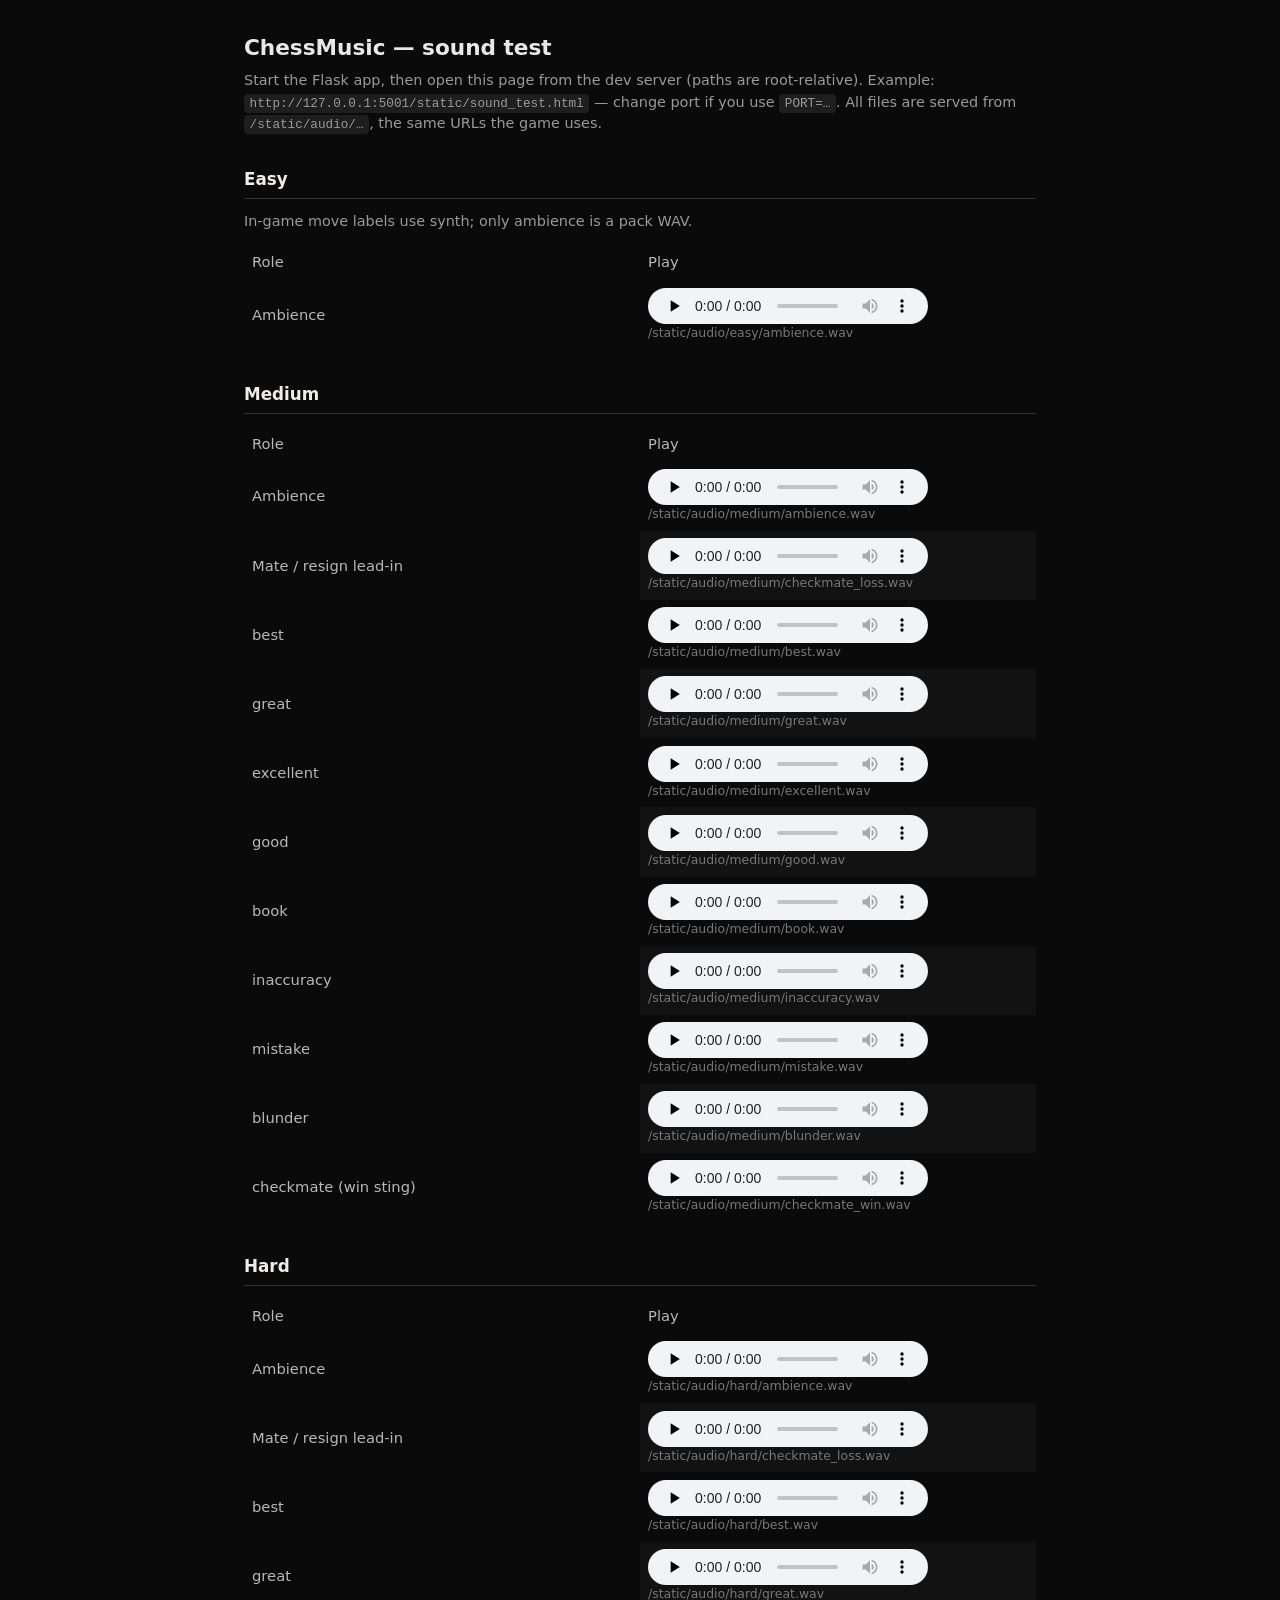
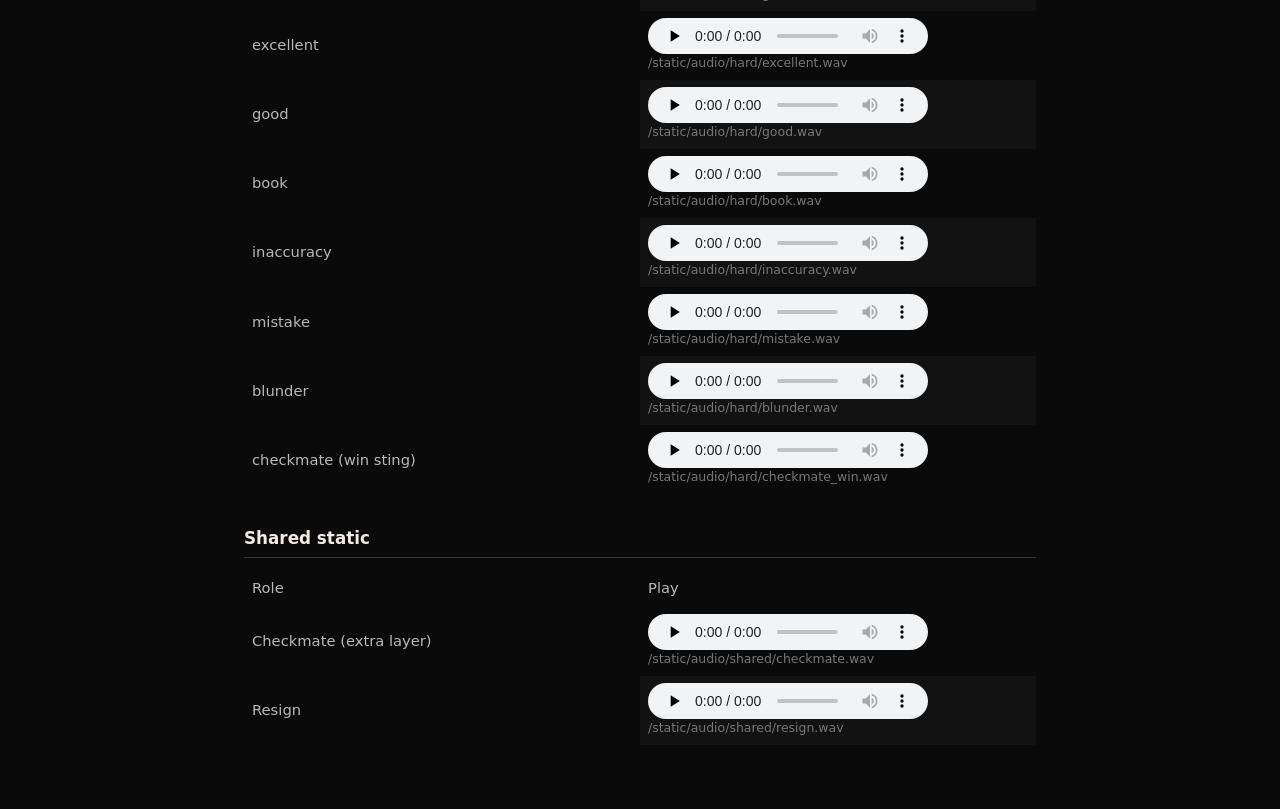
==== commit 01ae96f0: "Fix resign sting pointing at a missing resign.mp3 The resign cue in Medium and Hard requested resign" ====
--- a/static/sound_test.html
+++ b/static/sound_test.html
@@ -135,10 +135,10 @@
     <thead><tr><th>Role</th><th>Play</th></tr></thead>
     <tbody>
       <tr><th>Checkmate (extra layer)</th><td><audio controls preload="none" src="/static/audio/shared/checkmate.wav"></audio><div class="path">/static/audio/shared/checkmate.wav</div></td></tr>
-      <tr><th>Resign</th><td><audio controls preload="none" src="/static/audio/shared/resign.mp3"></audio><div class="path">/static/audio/shared/resign.mp3</div></td></tr>
+      <tr><th>Resign</th><td><audio controls preload="none" src="/static/audio/shared/resign.wav"></audio><div class="path">/static/audio/shared/resign.wav</div></td></tr>
     </tbody>
   </table>
-  <!-- Keep in sync with PACK_SOUNDS_CACHE_VER in static/app.js -->
+  <!-- Keep in sync with AUDIO_CACHE_VERSION in static/js/audio.js -->
   <script>
     (function () {
       var ver = '109a1f9b';
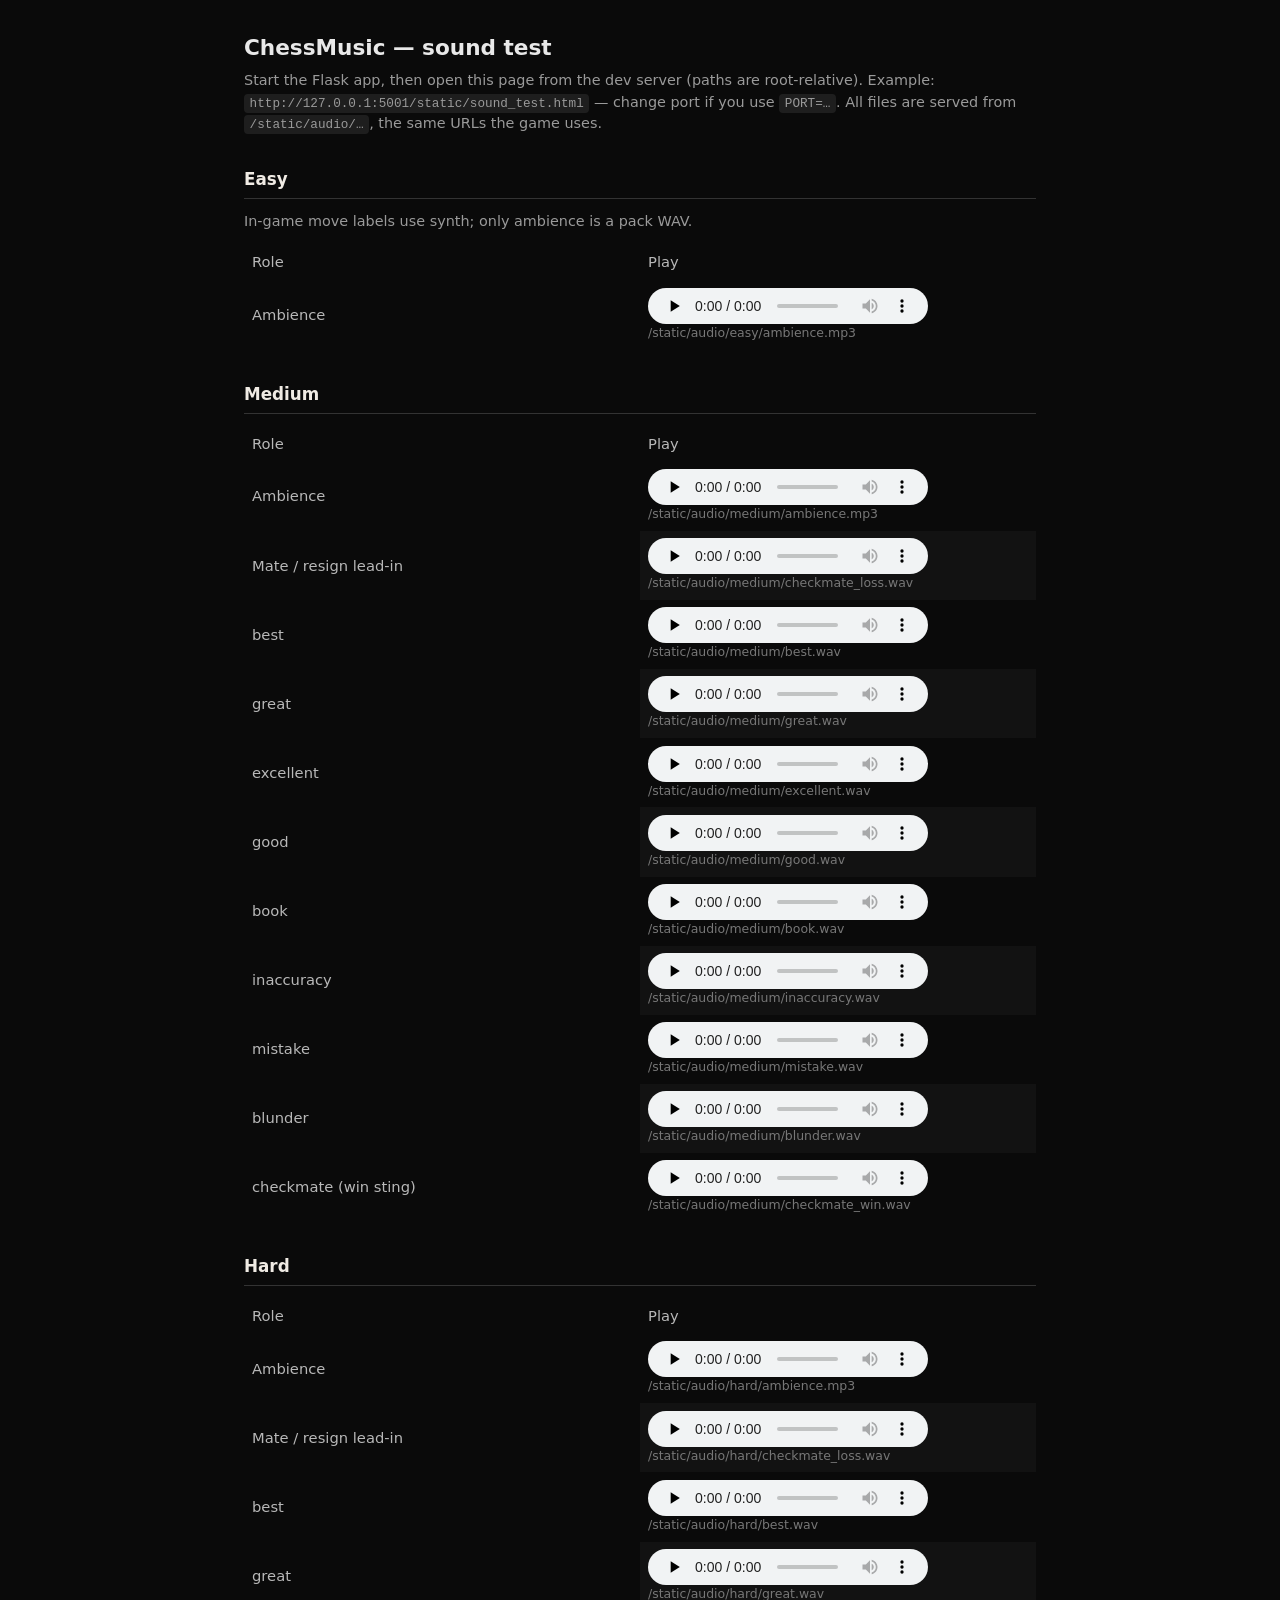
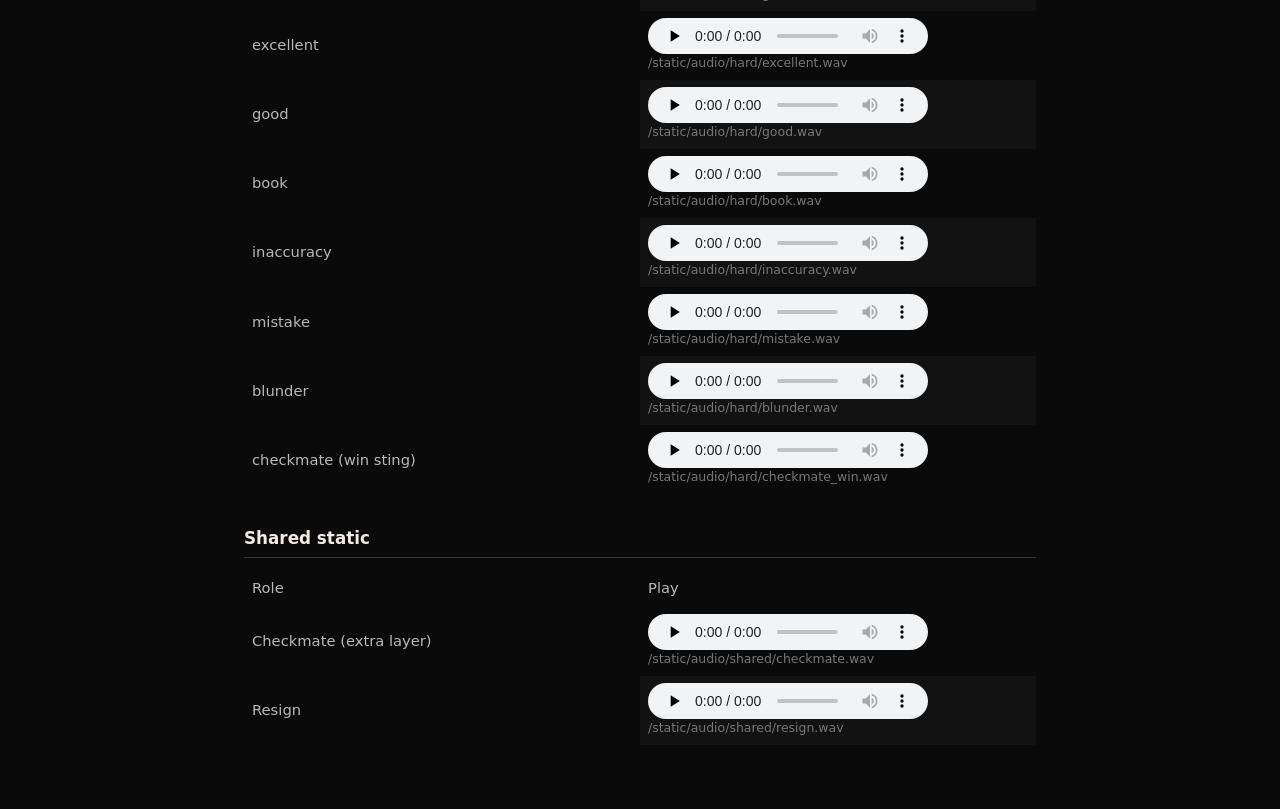
==== commit 0cd99814: "Ship the ambience beds as 160 kbps MP3 instead of WAV The three five-minute ambience WAVs were 53-58" ====
--- a/static/sound_test.html
+++ b/static/sound_test.html
@@ -87,8 +87,8 @@
       <tr>
         <th>Ambience</th>
         <td>
-          <audio controls preload="none" src="/static/audio/easy/ambience.wav"></audio>
-          <div class="path">/static/audio/easy/ambience.wav</div>
+          <audio controls preload="none" src="/static/audio/easy/ambience.mp3"></audio>
+          <div class="path">/static/audio/easy/ambience.mp3</div>
         </td>
       </tr>
     </tbody>
@@ -98,7 +98,7 @@
   <table>
     <thead><tr><th>Role</th><th>Play</th></tr></thead>
     <tbody>
-      <tr><th>Ambience</th><td><audio controls preload="none" src="/static/audio/medium/ambience.wav"></audio><div class="path">/static/audio/medium/ambience.wav</div></td></tr>
+      <tr><th>Ambience</th><td><audio controls preload="none" src="/static/audio/medium/ambience.mp3"></audio><div class="path">/static/audio/medium/ambience.mp3</div></td></tr>
       <tr><th>Mate / resign lead-in</th><td><audio controls preload="none" src="/static/audio/medium/checkmate_loss.wav"></audio><div class="path">/static/audio/medium/checkmate_loss.wav</div></td></tr>
       <tr><th>best</th><td><audio controls preload="none" src="/static/audio/medium/best.wav"></audio><div class="path">/static/audio/medium/best.wav</div></td></tr>
       <tr><th>great</th><td><audio controls preload="none" src="/static/audio/medium/great.wav"></audio><div class="path">/static/audio/medium/great.wav</div></td></tr>
@@ -116,7 +116,7 @@
   <table>
     <thead><tr><th>Role</th><th>Play</th></tr></thead>
     <tbody>
-      <tr><th>Ambience</th><td><audio controls preload="none" src="/static/audio/hard/ambience.wav"></audio><div class="path">/static/audio/hard/ambience.wav</div></td></tr>
+      <tr><th>Ambience</th><td><audio controls preload="none" src="/static/audio/hard/ambience.mp3"></audio><div class="path">/static/audio/hard/ambience.mp3</div></td></tr>
       <tr><th>Mate / resign lead-in</th><td><audio controls preload="none" src="/static/audio/hard/checkmate_loss.wav"></audio><div class="path">/static/audio/hard/checkmate_loss.wav</div></td></tr>
       <tr><th>best</th><td><audio controls preload="none" src="/static/audio/hard/best.wav"></audio><div class="path">/static/audio/hard/best.wav</div></td></tr>
       <tr><th>great</th><td><audio controls preload="none" src="/static/audio/hard/great.wav"></audio><div class="path">/static/audio/hard/great.wav</div></td></tr>
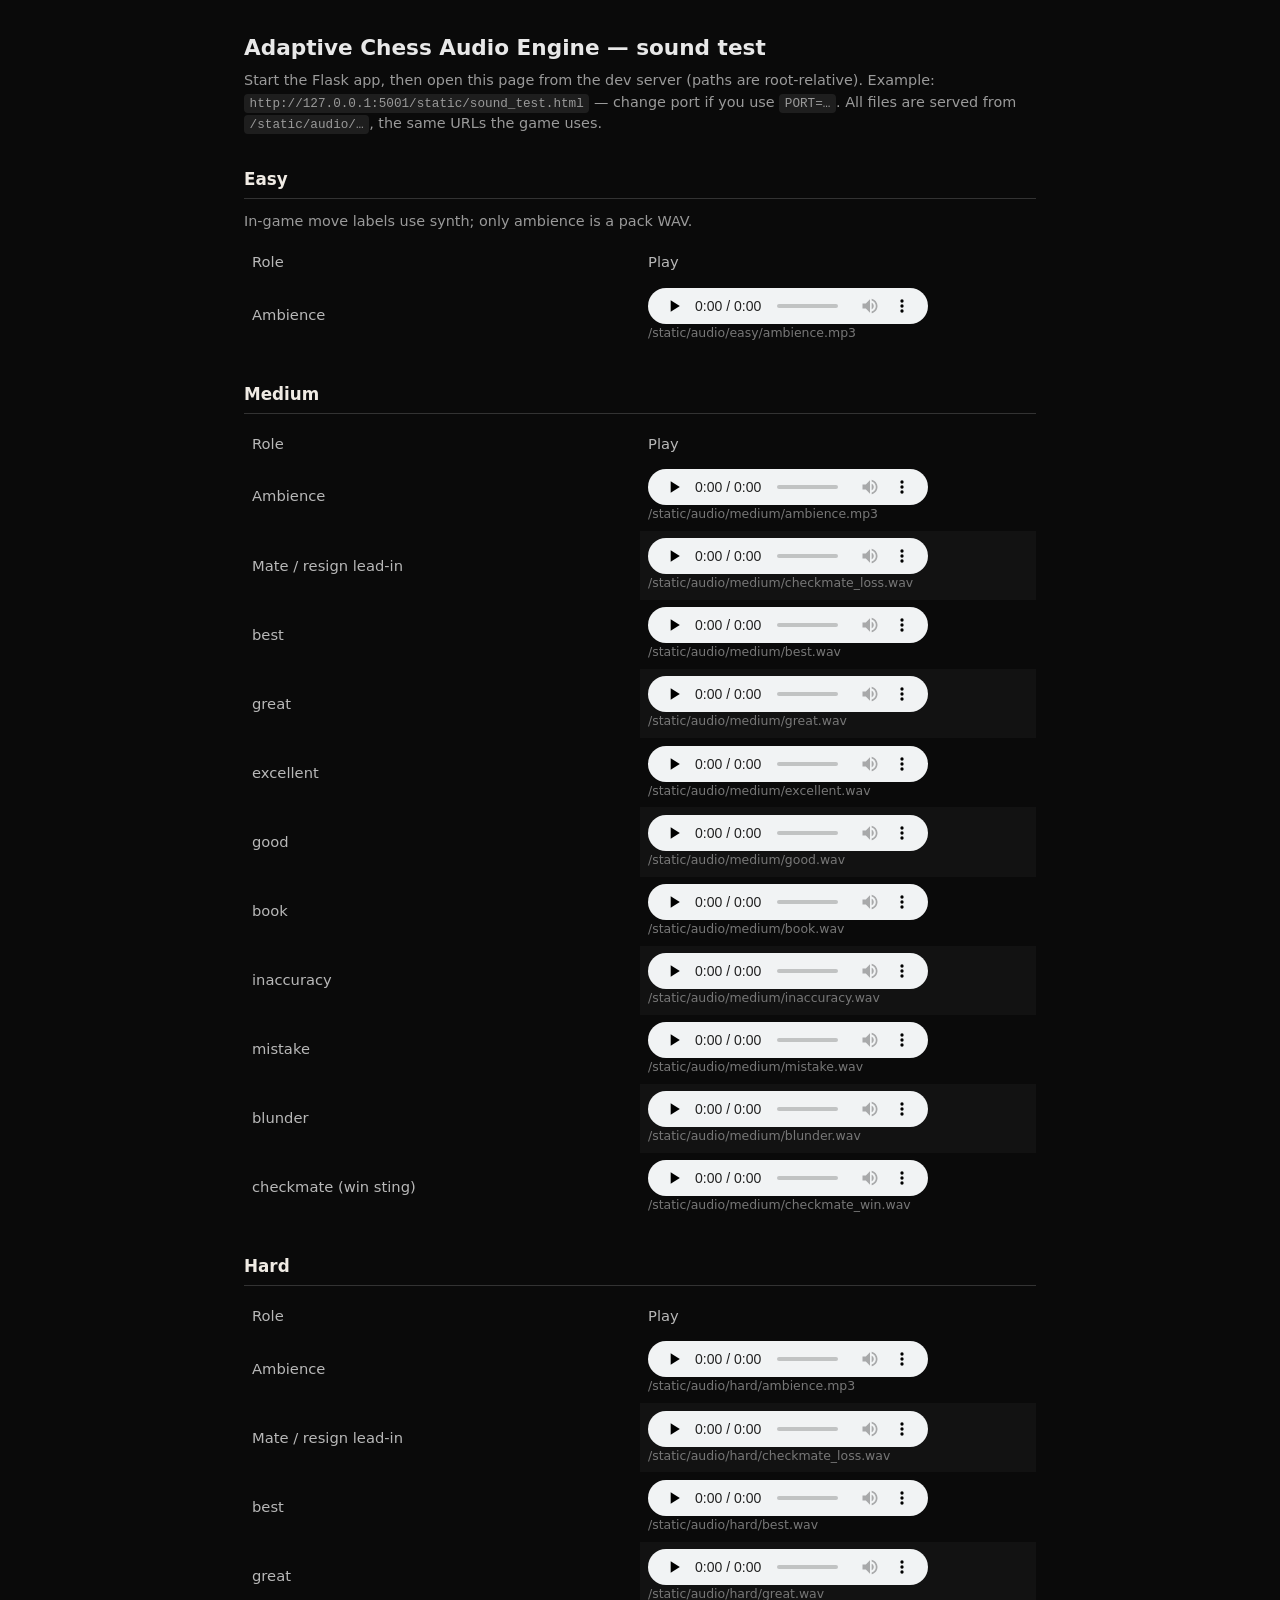
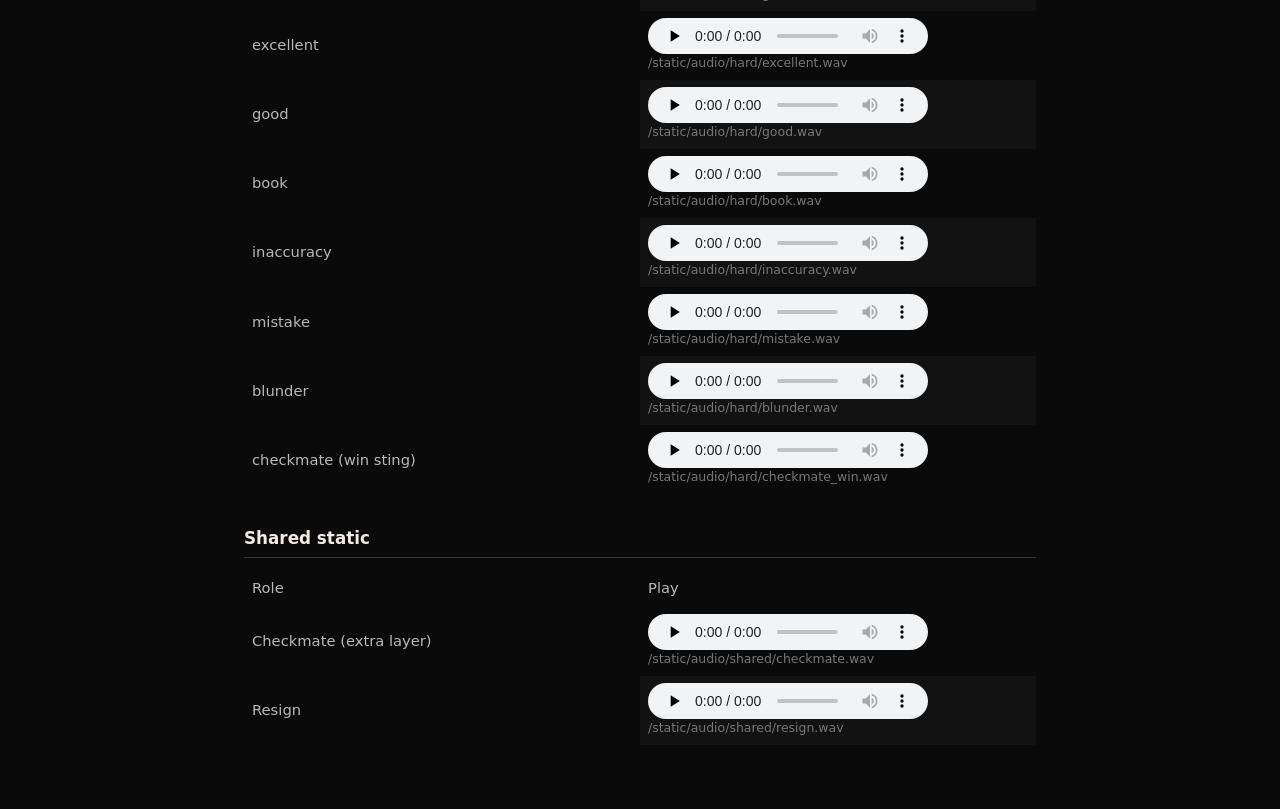
==== commit 6927f1e2: "Point docs at the renamed repository" ====
--- a/static/sound_test.html
+++ b/static/sound_test.html
@@ -3,7 +3,7 @@
 <head>
   <meta charset="utf-8">
   <meta name="viewport" content="width=device-width, initial-scale=1">
-  <title>ChessMusic — sound test</title>
+  <title>Adaptive Chess Audio Engine — sound test</title>
   <style>
     *, *::before, *::after { box-sizing: border-box; }
     body {
@@ -71,7 +71,7 @@
   </style>
 </head>
 <body>
-  <h1>ChessMusic — sound test</h1>
+  <h1>Adaptive Chess Audio Engine — sound test</h1>
   <p class="hint">
     Start the Flask app, then open this page from the dev server (paths are root-relative).
     Example: <code>http://127.0.0.1:5001/static/sound_test.html</code>
